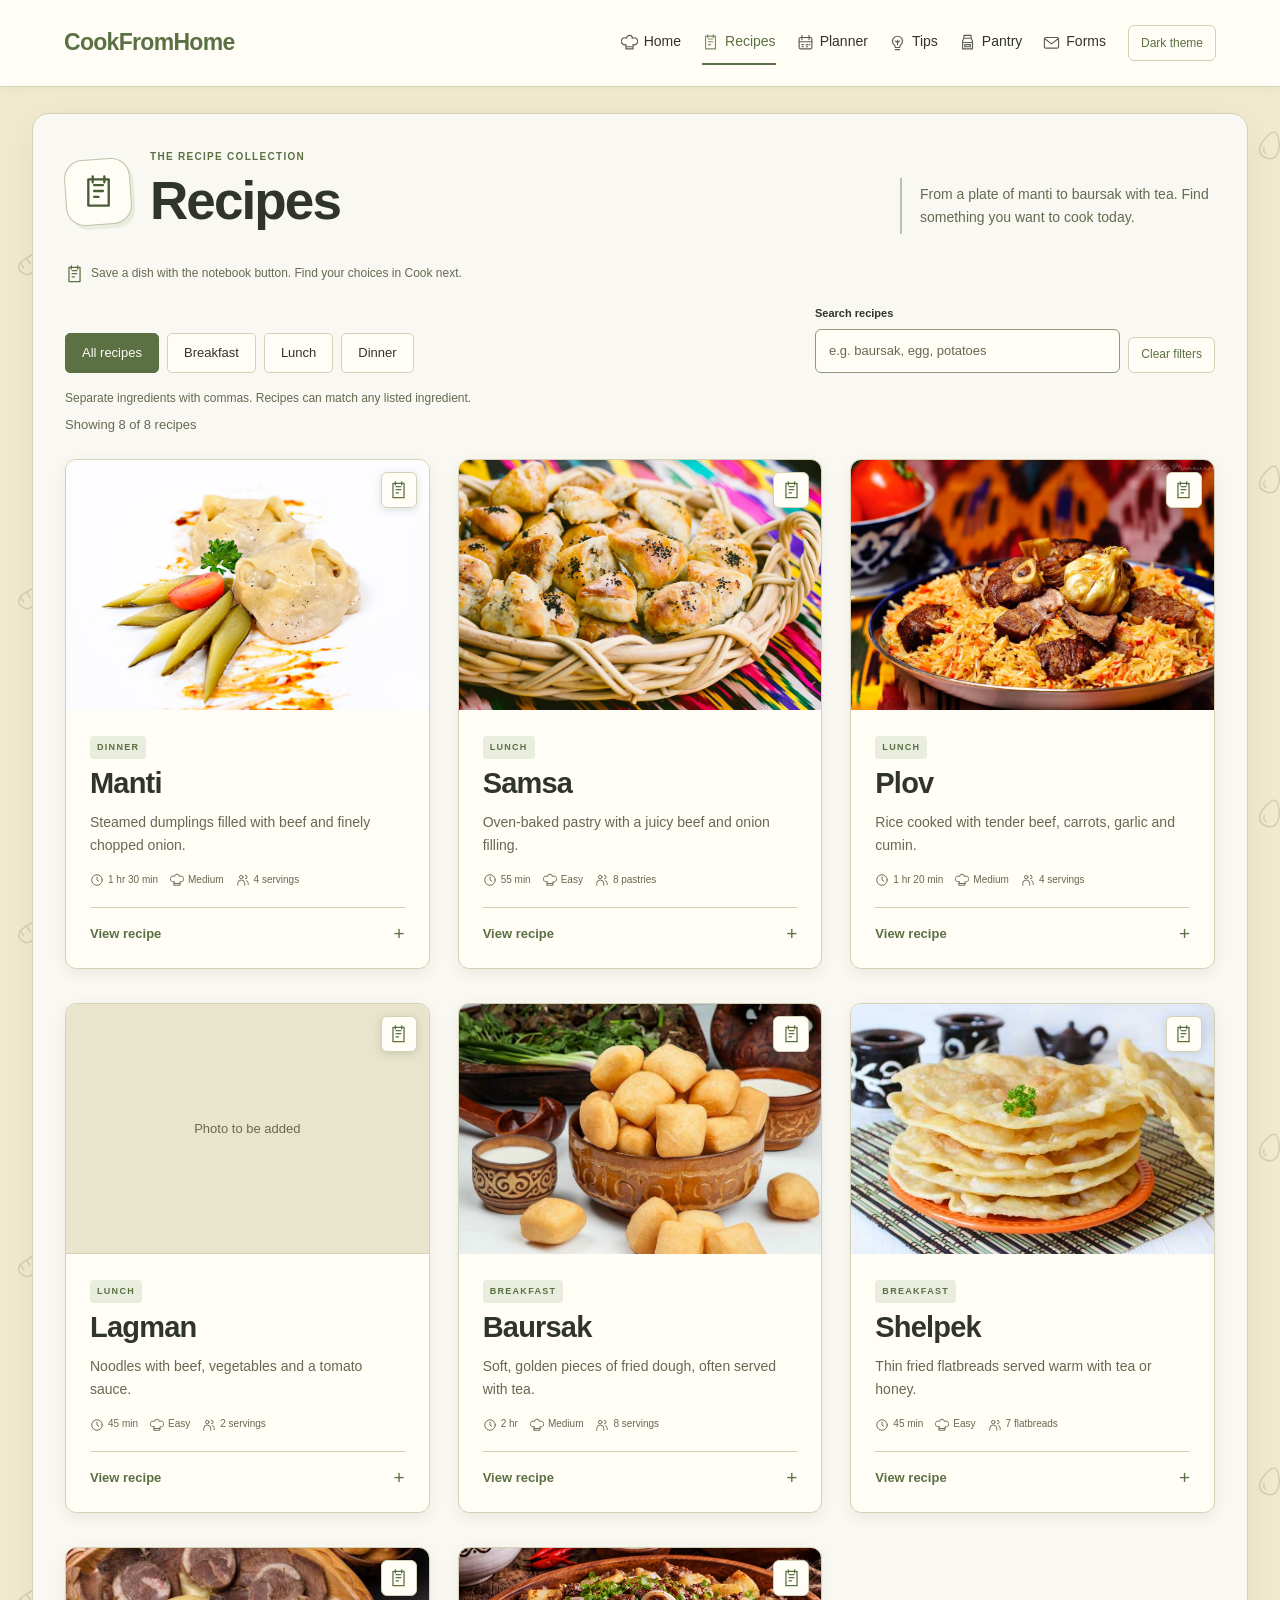
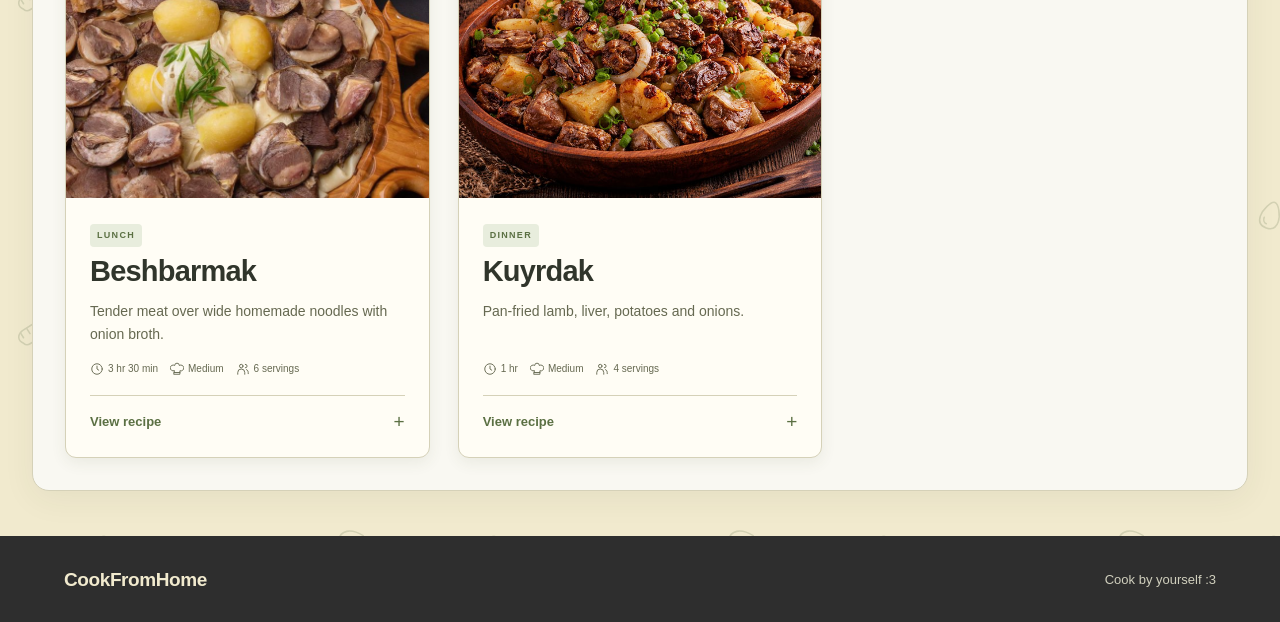
==== recipes.html @ f47df81f "Full redesign and fixes with login" ====
<!doctype html>
<html lang="en">
  <head>
    <meta charset="UTF-8" />
    <meta name="viewport" content="width=device-width, initial-scale=1.0" />
    <meta name="description" content="Browse the CookFromHome recipe collection by ingredient and meal type." />
    <title>Recipes | CookFromHome</title>
    <link rel="stylesheet" href="css/common.css" />
    <link rel="stylesheet" href="css/recipes.css" />
  </head>
  <body>
    <script src="js/core/theme.js"></script>
    <script src="icons/definitions.js"></script>
    <script src="js/core/icons.js"></script>
    <a class="skip-link" href="#main-content">Skip to main content</a>
    <header class="site-topbar">
      <div class="container header-content">
        <a href="index.html" class="logo">CookFromHome</a>
        <nav aria-label="Main navigation">
          <a href="index.html">
            <span class="k-icon nav-icon" data-icon="hat" aria-hidden="true"></span>
            <span>Home</span>
          </a>
          <a href="recipes.html" aria-current="page">
            <span class="k-icon nav-icon" data-icon="note" aria-hidden="true"></span>
            <span>Recipes</span>
          </a>
          <a href="planner.html">
            <span class="k-icon nav-icon" data-icon="calendar" aria-hidden="true"></span>
            <span>Planner</span>
          </a>
          <a href="tips.html">
            <span class="k-icon nav-icon" data-icon="bulb" aria-hidden="true"></span>
            <span>Tips</span>
          </a>
          <a href="pantry.html">
            <span class="k-icon nav-icon" data-icon="jar" aria-hidden="true"></span>
            <span>Pantry</span>
          </a>
          <a href="forms.html">
            <span class="k-icon nav-icon" data-icon="mail" aria-hidden="true"></span>
            <span>Forms</span>
          </a>
        </nav>
        <button id="theme-button" class="theme-toggle btn btn--quiet btn--sm" type="button" aria-pressed="false" aria-label="Switch to dark theme">Dark theme</button>
      </div>
    </header>
    <main class="recipes-page site-content" id="main-content">
      <section class="page-intro">
        <div class="intro-title">
          <span class="icon-tile page-mark">
            <span class="k-icon" data-icon="note" aria-hidden="true"></span>
          </span>
          <div>
            <span class="eyebrow">The recipe collection</span>
            <h1>Recipes</h1>
          </div>
        </div>
        <p>From a plate of manti to baursak with tea. Find something you want to cook today.</p>
      </section>
      <p id="recipe-pick-feedback" class="catalog-note" role="status">
        <span class="k-icon" data-icon="note" aria-hidden="true"></span>
        Save a dish with the notebook button. Find your choices in Cook next.
      </p>
      <section class="recipes-catalog" id="recipes-catalog" aria-label="Recipe catalogue">
        <input class="recipes-radio" type="radio" name="meal-filter" id="recipes-all" value="all" checked />
        <input class="recipes-radio" type="radio" name="meal-filter" id="recipes-breakfast" value="breakfast" />
        <input class="recipes-radio" type="radio" name="meal-filter" id="recipes-lunch" value="lunch" />
        <input class="recipes-radio" type="radio" name="meal-filter" id="recipes-dinner" value="dinner" />
        <div class="recipes-filters" role="group" aria-label="Filter recipes by category">
          <label for="recipes-all">All recipes</label>
          <label for="recipes-breakfast">Breakfast</label>
          <label for="recipes-lunch">Lunch</label>
          <label for="recipes-dinner">Dinner</label>
        </div>
        <div class="recipes-search-controls">
          <div class="recipes-search-field">
            <label for="recipes-search">Search recipes</label>
            <input type="search" id="recipes-search" maxlength="200" aria-describedby="recipe-search-help" placeholder="e.g. baursak, egg, potatoes" autocomplete="off" />
          </div>
          <button type="button" id="recipes-clear-filters" class="btn btn--quiet btn--sm">Clear filters</button>
        </div>
        <p id="recipe-search-help" class="search-help">Separate ingredients with commas. Recipes can match any listed ingredient.</p>
        <p id="recipes-results-count" class="recipes-results-count" role="status" aria-live="polite">Showing 8 of 8 recipes</p>
        <p id="recipes-no-results" class="recipes-no-results" hidden>No results found. Try another search or category.</p>
        <div class="recipes-grid">
          <article class="recipes-card panel" id="recipe-manti" data-category="dinner">
            <img src="images/recipes/recipe-manti.jpg" alt="Steamed manti served with vegetables" width="1024" height="680" fetchpriority="high" />
            <button type="button" class="btn btn--quiet btn--icon btn--sm recipe-pin" data-pick="manti" aria-pressed="false" aria-label="Save Manti to Cook next" title="Save to Cook next">
              <span class="k-icon" data-icon="note" aria-hidden="true"></span>
            </button>
            <div class="recipes-card-body">
              <span class="recipes-tag">Dinner</span>
              <h2>Manti</h2>
              <p>Steamed dumplings filled with beef and finely chopped onion.</p>
              <div class="recipes-meta">
                <span>
                  <span class="k-icon" data-icon="clock" aria-hidden="true"></span>
                  1 hr 30 min
                </span>
                <span>
                  <span class="k-icon" data-icon="hat" aria-hidden="true"></span>
                  Medium
                </span>
                <span>
                  <span class="k-icon" data-icon="users" aria-hidden="true"></span>
                  4 servings
                </span>
              </div>
              <button class="recipe-toggle btn btn--row" aria-label="View Manti recipe" type="button" aria-expanded="false" aria-controls="recipe-instructions-1">
                View recipe
                <span aria-hidden="true">+</span>
              </button>
              <div class="recipes-details-body" id="recipe-instructions-1" hidden>
                <h3>Ingredients</h3>
                <ul>
                  <li>400 g flour</li>
                  <li>1 egg</li>
                  <li>150 ml water, plus a little if needed</li>
                  <li>500 g minced beef or lamb</li>
                  <li>3 onions, finely chopped</li>
                  <li>2 tbsp oil, for greasing</li>
                  <li>Salt and black pepper</li>
                </ul>
                <h3>Instructions</h3>
                <ol>
                  <li>Mix the flour, egg, water and a pinch of salt into a firm dough. Knead until smooth, cover and rest for 30 minutes.</li>
                  <li>Combine the meat with the chopped onions, salt, pepper and 3 tablespoons of water.</li>
                  <li>Roll the dough thinly and cut into 10 cm squares. Divide the filling between them, then pinch the corners together to seal.</li>
                  <li>Grease the steamer trays and arrange the dumplings with space between them.</li>
                  <li>Steam over boiling water for 40–45 minutes, until the filling is thoroughly cooked. Serve hot.</li>
                </ol>
              </div>
            </div>
          </article>
          <article class="recipes-card panel" id="recipe-samsa" data-category="lunch">
            <img src="images/recipes/recipe-samsa.jpg" alt="Golden baked samsa pastries with sesame seeds" width="1024" height="680" loading="lazy" />
            <button type="button" class="btn btn--quiet btn--icon btn--sm recipe-pin" data-pick="samsa" aria-pressed="false" aria-label="Save Samsa to Cook next" title="Save to Cook next">
              <span class="k-icon" data-icon="note" aria-hidden="true"></span>
            </button>
            <div class="recipes-card-body">
              <span class="recipes-tag">Lunch</span>
              <h2>Samsa</h2>
              <p>Oven-baked pastry with a juicy beef and onion filling.</p>
              <div class="recipes-meta">
                <span>
                  <span class="k-icon" data-icon="clock" aria-hidden="true"></span>
                  55 min
                </span>
                <span>
                  <span class="k-icon" data-icon="hat" aria-hidden="true"></span>
                  Easy
                </span>
                <span>
                  <span class="k-icon" data-icon="users" aria-hidden="true"></span>
                  8 pastries
                </span>
              </div>
              <button class="recipe-toggle btn btn--row" aria-label="View Samsa recipe" type="button" aria-expanded="false" aria-controls="recipe-instructions-2">
                View recipe
                <span aria-hidden="true">+</span>
              </button>
              <div class="recipes-details-body" id="recipe-instructions-2" hidden>
                <h3>Ingredients</h3>
                <ul>
                  <li>500 g ready-made puff pastry, thawed</li>
                  <li>350 g minced beef or lamb</li>
                  <li>2 onions, finely chopped</li>
                  <li>1 tsp ground cumin</li>
                  <li>1 egg, beaten</li>
                  <li>1 tbsp sesame seeds</li>
                  <li>Salt and black pepper</li>
                </ul>
                <h3>Instructions</h3>
                <ol>
                  <li>Heat the oven to 200°C. Line a baking tray with baking paper.</li>
                  <li>Mix the meat, chopped onions, cumin, salt and pepper.</li>
                  <li>Roll out the pastry and cut into 8 squares. Put filling in the centre of each square.</li>
                  <li>Fold into triangles and press the edges firmly to seal. Place seam-side down on the tray.</li>
                  <li>Brush with beaten egg and sprinkle with sesame seeds. Bake for 30–35 minutes, until golden and the meat is thoroughly cooked.</li>
                </ol>
              </div>
            </div>
          </article>
          <article class="recipes-card panel" id="recipe-plov" data-category="lunch">
            <img src="images/recipes/recipe-plov.jpg" alt="Plov rice with meat and carrots on a serving plate" width="1024" height="680" loading="lazy" />
            <button type="button" class="btn btn--quiet btn--icon btn--sm recipe-pin" data-pick="plov" aria-pressed="false" aria-label="Save Plov to Cook next" title="Save to Cook next">
              <span class="k-icon" data-icon="note" aria-hidden="true"></span>
            </button>
            <div class="recipes-card-body">
              <span class="recipes-tag">Lunch</span>
              <h2>Plov</h2>
              <p>Rice cooked with tender beef, carrots, garlic and cumin.</p>
              <div class="recipes-meta">
                <span>
                  <span class="k-icon" data-icon="clock" aria-hidden="true"></span>
                  1 hr 20 min
                </span>
                <span>
                  <span class="k-icon" data-icon="hat" aria-hidden="true"></span>
                  Medium
                </span>
                <span>
                  <span class="k-icon" data-icon="users" aria-hidden="true"></span>
                  4 servings
                </span>
              </div>
              <button class="recipe-toggle btn btn--row" aria-label="View Plov recipe" type="button" aria-expanded="false" aria-controls="recipe-instructions-3">
                View recipe
                <span aria-hidden="true">+</span>
              </button>
              <div class="recipes-details-body" id="recipe-instructions-3" hidden>
                <h3>Ingredients</h3>
                <ul>
                  <li>350 g long-grain rice</li>
                  <li>500 g beef, cut into pieces</li>
                  <li>400 g carrots, cut into sticks</li>
                  <li>2 onions, sliced</li>
                  <li>1 whole garlic bulb</li>
                  <li>60 ml vegetable oil</li>
                  <li>1 tsp cumin seeds</li>
                  <li>Salt and black pepper</li>
                </ul>
                <h3>Instructions</h3>
                <ol>
                  <li>Rinse the rice until the water runs mostly clear. Soak it while preparing the other ingredients.</li>
                  <li>Heat the oil in a heavy pot. Brown the beef, then add the onions and cook until golden.</li>
                  <li>Add the carrots, cumin, salt and pepper. Pour in enough hot water to cover the meat and simmer for 35–40 minutes.</li>
                  <li>Drain the rice and spread it evenly over the meat without stirring. Add the whole garlic bulb and enough hot water to sit about 1 cm above the rice.</li>
                  <li>Cook uncovered until the surface water is absorbed. Cover, turn the heat very low and cook for 20 minutes. Rest off the heat for 10 minutes, then mix gently.</li>
                </ol>
              </div>
            </div>
          </article>
          <article class="recipes-card panel" id="recipe-lagman" data-category="lunch">
            <div class="recipe-photo-empty">Photo to be added</div>
            <button type="button" class="btn btn--quiet btn--icon btn--sm recipe-pin" data-pick="lagman" aria-pressed="false" aria-label="Save Lagman to Cook next" title="Save to Cook next">
              <span class="k-icon" data-icon="note" aria-hidden="true"></span>
            </button>
            <div class="recipes-card-body">
              <span class="recipes-tag">Lunch</span>
              <h2>Lagman</h2>
              <p>Noodles with beef, vegetables and a tomato sauce.</p>
              <div class="recipes-meta">
                <span>
                  <span class="k-icon" data-icon="clock" aria-hidden="true"></span>
                  45 min
                </span>
                <span>
                  <span class="k-icon" data-icon="hat" aria-hidden="true"></span>
                  Easy
                </span>
                <span>
                  <span class="k-icon" data-icon="users" aria-hidden="true"></span>
                  2 servings
                </span>
              </div>
              <button class="recipe-toggle btn btn--row" aria-label="View Lagman recipe" type="button" aria-expanded="false" aria-controls="recipe-instructions-4">
                View recipe
                <span aria-hidden="true">+</span>
              </button>
              <div class="recipes-details-body" id="recipe-instructions-4" hidden>
                <h3>Ingredients</h3>
                <ul>
                  <li>250 g noodles</li>
                  <li>200 g beef</li>
                  <li>1 carrot</li>
                  <li>1/2 bell pepper</li>
                  <li>1/2 onion, chopped</li>
                  <li>1 tomato</li>
                  <li>2 garlic cloves</li>
                  <li>2 tbsp vegetable oil</li>
                  <li>1 tbsp tomato paste</li>
                  <li>Salt, pepper, and spices</li>
                </ul>
                <h3>Instructions</h3>
                <ol>
                  <li>Boil the noodles in salted water until tender, then drain and rinse.</li>
                  <li>Heat the vegetable oil in a large pan over high heat and brown the meat.</li>
                  <li>Add the onion and carrot, cook for 3–4 minutes, then add the bell pepper and garlic.</li>
                  <li>Stir in the tomato paste, tomatoes, and spices, and simmer on medium heat for about 10 minutes.</li>
                  <li>Place the noodles on a plate, top with the meat and vegetable sauce, and serve hot.</li>
                </ol>
              </div>
            </div>
          </article>
          <article class="recipes-card panel" id="recipe-baursak" data-category="breakfast">
            <img src="images/recipes/recipe-baursak.jpg" alt="Golden Kazakh baursak fried dough pieces" loading="lazy" width="720" height="480" />
            <button type="button" class="btn btn--quiet btn--icon btn--sm recipe-pin" data-pick="baursak" aria-pressed="false" aria-label="Save Baursak to Cook next" title="Save to Cook next">
              <span class="k-icon" data-icon="note" aria-hidden="true"></span>
            </button>
            <div class="recipes-card-body">
              <span class="recipes-tag">Breakfast</span>
              <h2>Baursak</h2>
              <p>Soft, golden pieces of fried dough, often served with tea.</p>
              <div class="recipes-meta">
                <span>
                  <span class="k-icon" data-icon="clock" aria-hidden="true"></span>
                  2 hr
                </span>
                <span>
                  <span class="k-icon" data-icon="hat" aria-hidden="true"></span>
                  Medium
                </span>
                <span>
                  <span class="k-icon" data-icon="users" aria-hidden="true"></span>
                  8 servings
                </span>
              </div>
              <button class="recipe-toggle btn btn--row" aria-label="View Baursak recipe" type="button" aria-expanded="false" aria-controls="recipe-instructions-5">
                View recipe
                <span aria-hidden="true">+</span>
              </button>
              <div class="recipes-details-body" id="recipe-instructions-5" hidden>
                <h3>Ingredients</h3>
                <ul>
                  <li>500 g all-purpose flour</li>
                  <li>250 ml warm milk</li>
                  <li>7 g dry yeast</li>
                  <li>1 tbsp sugar</li>
                  <li>1 tsp salt</li>
                  <li>2 tbsp vegetable oil</li>
                  <li>Vegetable oil for deep-frying</li>
                </ul>
                <h3>Instructions</h3>
                <ol>
                  <li>Mix the warm milk, yeast and sugar. Leave for 10 minutes until foamy.</li>
                  <li>Add the flour, salt and 2 tablespoons of oil. Knead into a soft dough.</li>
                  <li>Cover and leave in a warm place for 60–90 minutes until the dough rises.</li>
                  <li>Roll the dough to about 1 cm thick and cut into small squares or diamonds.</li>
                  <li>Let the pieces rest for 10 minutes while heating frying oil to about 175°C.</li>
                  <li>Fry in batches until golden on both sides. Drain on paper towels and serve warm.</li>
                </ol>
              </div>
            </div>
          </article>
          <article class="recipes-card panel" id="recipe-shelpek" data-category="breakfast">
            <img src="images/recipes/recipe-shelpek.jpg" alt="Traditional Kazakh shelpek flatbread" loading="lazy" width="720" height="480" />
            <button type="button" class="btn btn--quiet btn--icon btn--sm recipe-pin" data-pick="shelpek" aria-pressed="false" aria-label="Save Shelpek to Cook next" title="Save to Cook next">
              <span class="k-icon" data-icon="note" aria-hidden="true"></span>
            </button>
            <div class="recipes-card-body">
              <span class="recipes-tag">Breakfast</span>
              <h2>Shelpek</h2>
              <p>Thin fried flatbreads served warm with tea or honey.</p>
              <div class="recipes-meta">
                <span>
                  <span class="k-icon" data-icon="clock" aria-hidden="true"></span>
                  45 min
                </span>
                <span>
                  <span class="k-icon" data-icon="hat" aria-hidden="true"></span>
                  Easy
                </span>
                <span>
                  <span class="k-icon" data-icon="users" aria-hidden="true"></span>
                  7 flatbreads
                </span>
              </div>
              <button class="recipe-toggle btn btn--row" aria-label="View Shelpek recipe" type="button" aria-expanded="false" aria-controls="recipe-instructions-6">
                View recipe
                <span aria-hidden="true">+</span>
              </button>
              <div class="recipes-details-body" id="recipe-instructions-6" hidden>
                <h3>Ingredients</h3>
                <ul>
                  <li>400 g all-purpose flour</li>
                  <li>200 ml warm water or milk</li>
                  <li>1 tsp salt</li>
                  <li>1 tbsp vegetable oil for the dough</li>
                  <li>Vegetable oil for frying</li>
                  <li>Honey or butter to serve (optional)</li>
                </ul>
                <h3>Instructions</h3>
                <ol>
                  <li>Combine the flour and salt in a bowl.</li>
                  <li>Add the warm water or milk and a tablespoon of oil. Knead until smooth.</li>
                  <li>Cover the dough and let it rest for 20 minutes.</li>
                  <li>Divide it into seven pieces and roll each piece into a thin circle.</li>
                  <li>Heat a little oil in a frying pan and cook each flatbread on both sides until lightly golden.</li>
                  <li>Drain briefly and serve warm.</li>
                </ol>
              </div>
            </div>
          </article>
          <article class="recipes-card panel" id="recipe-beshbarmak" data-category="lunch">
            <img src="images/recipes/recipe-beshbarmak.jpg" alt="Kazakh beshbarmak with boiled meat and broad noodles" loading="lazy" width="720" height="480" />
            <button type="button" class="btn btn--quiet btn--icon btn--sm recipe-pin" data-pick="beshbarmak" aria-pressed="false" aria-label="Save Beshbarmak to Cook next" title="Save to Cook next">
              <span class="k-icon" data-icon="note" aria-hidden="true"></span>
            </button>
            <div class="recipes-card-body">
              <span class="recipes-tag">Lunch</span>
              <h2>Beshbarmak</h2>
              <p>Tender meat over wide homemade noodles with onion broth.</p>
              <div class="recipes-meta">
                <span>
                  <span class="k-icon" data-icon="clock" aria-hidden="true"></span>
                  3 hr 30 min
                </span>
                <span>
                  <span class="k-icon" data-icon="hat" aria-hidden="true"></span>
                  Medium
                </span>
                <span>
                  <span class="k-icon" data-icon="users" aria-hidden="true"></span>
                  6 servings
                </span>
              </div>
              <button class="recipe-toggle btn btn--row" aria-label="View Beshbarmak recipe" type="button" aria-expanded="false" aria-controls="recipe-instructions-7">
                View recipe
                <span aria-hidden="true">+</span>
              </button>
              <div class="recipes-details-body" id="recipe-instructions-7" hidden>
                <h3>Ingredients</h3>
                <ul>
                  <li>1.5 kg beef or lamb on the bone</li>
                  <li>400 g all-purpose flour</li>
                  <li>1 egg</li>
                  <li>150 ml water for the dough</li>
                  <li>3 onions</li>
                  <li>3 litres water for the broth</li>
                  <li>Salt and black pepper</li>
                </ul>
                <h3>Instructions</h3>
                <ol>
                  <li>Put the meat in a large pot of cold water and bring to a boil. Skim the foam.</li>
                  <li>Add one onion and salt, then simmer for 2–3 hours until the meat is tender. Keep the broth.</li>
                  <li>Knead the flour, egg, 150 ml water and a little salt into a firm dough. Rest for 30 minutes.</li>
                  <li>Roll the dough thinly and cut it into large squares or wide strips.</li>
                  <li>Slice the remaining onions and soften them in a little hot broth with black pepper.</li>
                  <li>Boil the dough pieces in the meat broth until cooked.</li>
                  <li>Arrange the noodles on a platter, add sliced meat and onions, and serve with broth on the side.</li>
                </ol>
              </div>
            </div>
          </article>
          <article class="recipes-card panel" id="recipe-kuyrdak" data-category="dinner">
            <img src="images/recipes/recipe-kuyrdak.jpg" alt="Traditional Kazakh kuyrdak being cooked" loading="lazy" width="720" height="480" />
            <button type="button" class="btn btn--quiet btn--icon btn--sm recipe-pin" data-pick="kuyrdak" aria-pressed="false" aria-label="Save Kuyrdak to Cook next" title="Save to Cook next">
              <span class="k-icon" data-icon="note" aria-hidden="true"></span>
            </button>
            <div class="recipes-card-body">
              <span class="recipes-tag">Dinner</span>
              <h2>Kuyrdak</h2>
              <p>Pan-fried lamb, liver, potatoes and onions.</p>
              <div class="recipes-meta">
                <span>
                  <span class="k-icon" data-icon="clock" aria-hidden="true"></span>
                  1 hr
                </span>
                <span>
                  <span class="k-icon" data-icon="hat" aria-hidden="true"></span>
                  Medium
                </span>
                <span>
                  <span class="k-icon" data-icon="users" aria-hidden="true"></span>
                  4 servings
                </span>
              </div>
              <button class="recipe-toggle btn btn--row" aria-label="View Kuyrdak recipe" type="button" aria-expanded="false" aria-controls="recipe-instructions-8">
                View recipe
                <span aria-hidden="true">+</span>
              </button>
              <div class="recipes-details-body" id="recipe-instructions-8" hidden>
                <h3>Ingredients</h3>
                <ul>
                  <li>400 g lamb, diced</li>
                  <li>200 g lamb or beef liver, diced</li>
                  <li>3 medium potatoes</li>
                  <li>2 onions</li>
                  <li>2 tbsp vegetable oil or rendered fat</li>
                  <li>100 ml water or broth</li>
                  <li>Salt and black pepper</li>
                </ul>
                <h3>Instructions</h3>
                <ol>
                  <li>Cut the lamb, liver and potatoes into bite-sized pieces; slice the onions.</li>
                  <li>Heat the oil or fat in a large pan and brown the lamb.</li>
                  <li>Add the onions and cook until they begin to soften.</li>
                  <li>Add the potatoes and broth. Cover and simmer until the potatoes and lamb are nearly tender.</li>
                  <li>Add the liver near the end and cook it thoroughly, stirring gently.</li>
                  <li>Season with salt and pepper. Serve hot.</li>
                </ol>
              </div>
            </div>
          </article>
        </div>
      </section>
    </main>
    <footer class="site-footer">
      <div class="container footer-content">
        <h2>CookFromHome</h2>
        <p>Cook by yourself :3</p>
      </div>
    </footer>
    <script src="js/vendor/jquery-3.6.0.min.js"></script>
    <script src="js/core/storage.js"></script>
    <script src="js/components/cook-next.js"></script>
    <script src="js/pages/recipes.js"></script>
  </body>
</html>
---- css/common.css ----
/* Общие стили: палитра, текст, навигация, формы, кнопки и панели */

/* Цвета светлой темы */

:root {
  --background: #f1eace;
  --surface: #fffdf5;
  --surface-muted: #e8e5cc;
  --ink: #30352b;
  --muted: #666951;
  --green: #5b7043;
  --green-hover: #445832;
  --line: #d5d1b8;
  --error: #a5483c;
  color-scheme: light;
  --sage: #e8eddd;
  --warm: #f5e8c5;
  --accent-ink: #485c36;
  --edge: #bbc4a6;
  --shadow: 0 5px 15px #4b543415;
  --canvas: #f9f8f2;
  --button-text: #fffdf5;
  --control-line: #8e997e;
  --brand-panel: #5b7043;
}

/* Цвета тёмной темы */

body.theme-dark {
  --background: #252821;
  --surface: #30372b;
  --surface-muted: #3c4532;
  --ink: #f1eace;
  --muted: #c4c5ae;
  --green: #bfce96;
  --green-hover: #d6e1b7;
  --line: #505840;
  --error: #f1a79b;
  color-scheme: dark;
}

/* Базовые элементы и типографика */

* {
  box-sizing: border-box;
}

html {
  scroll-behavior: smooth;
}

body {
  margin: 0;
  min-height: 100vh;
  display: flex;
  flex-direction: column;
  background: var(--background);
  color: var(--ink);
  font:
    16px/1.65 "Segoe UI",
    Arial,
    sans-serif;
  background-image: url("../images/patterns/kitchen-pattern.svg");
  background-size: 390px 334px;
}

main {
  flex: 1;
}

body,
button,
input,
select,
textarea {
  font-family: "Segoe UI", Arial, sans-serif;
}

button,
input,
select,
textarea {
  font: inherit;
}

a {
  color: var(--green);
  text-underline-offset: 4px;
}

img {
  max-width: 100%;
}

a,
button,
input,
select,
textarea {
  touch-action: manipulation;
}

button {
  cursor: pointer;
}

input,
select,
textarea {
  min-width: 0;
  width: 100%;
  padding: 11px 13px;
  background: var(--surface);
  color: var(--ink);
  border: 1px solid var(--line);
  border-radius: 6px;
}

input[type="checkbox"],
input[type="radio"] {
  width: auto;
  accent-color: var(--green);
}

input::placeholder {
  color: var(--muted);
  opacity: 1;
}

textarea::placeholder {
  color: var(--muted);
  opacity: 1;
}

button {
  transition:
    background 0.16s,
    border-color 0.16s;
}

:focus-visible {
  outline: #a38c48 solid 3px;
  outline-offset: 4px;
}

[hidden] {
  display: none !important;
}

h1,
h2,
h3,
h4,
h5,
p {
  margin-top: 0;
}

h2,
h3,
h4,
h5 {
  font-weight: 600;
  line-height: 1.25;
}

h1 {
  line-height: 1.25;
  font-size: clamp(38px, 4.8vw, 64px);
  font-weight: 650;
  letter-spacing: -2.6px;
}

h2 {
  font-size: 23px;
  letter-spacing: -0.4px;
}

h3 {
  font-size: 18px;
}

.form-field,
.mb-3,
p {
  margin-bottom: 16px;
}

.container {
  width: min(90%, 1240px);
  margin: 0 auto;
}

/* Шапка, навигация и подвал */

.site-topbar {
  background: var(--surface);
  border-bottom: 1px solid var(--line);
  box-shadow: 0 2px 12px #3541290b;
}

.header-content {
  min-height: 86px;
  display: flex;
  align-items: center;
}

.logo {
  color: var(--green);
  font-size: 23px;
  font-weight: 700;
  letter-spacing: -0.7px;
  text-decoration: none;
  white-space: nowrap;
}

nav {
  display: flex;
  margin-left: auto;
}

nav a {
  padding: 9px 0;
  color: var(--ink);
  font-size: 14px;
  text-decoration: none;
  border-bottom: 2px solid transparent;
}

nav a:hover,
nav a[aria-current="page"] {
  color: var(--green);
  border-bottom-color: var(--green);
}

.theme-toggle {
  white-space: nowrap;
  min-height: 36px;
}

.site-footer {
  margin-top: 45px;
  padding: 31px 0;
  color: #f1eace;
  background: #2e2e2e;
  border-top: 1px solid #2e2e2e;
}

.footer-content {
  display: flex;
  justify-content: space-between;
  align-items: center;
  gap: 15px;
}

.site-footer h2 {
  margin: 0;
  font-size: 19px;
}

.site-footer p {
  margin: 0;
  font-size: 13px;
  color: #d1d0be;
}

.skip-link {
  position: fixed;
  top: -80px;
  left: 12px;
  background: var(--surface);
  color: var(--ink);
  padding: 10px 16px;
  z-index: 20;
}

.skip-link:focus {
  top: 12px;
}

/* Повторяющиеся заголовки страниц */

.page-intro {
  display: flex;
  justify-content: space-between;
  align-items: flex-end;
  gap: 32px;
}

.page-intro h1 {
  margin: 7px 0 0;
}

.page-intro p {
  color: var(--muted);
  margin: 0;
  max-width: 365px;
  font-size: 15px;
  padding-bottom: 5px;
}

.card {
  padding: 27px;
}

.form-text,
.small,
.supporting-text,
.text-muted {
  font-size: 13px;
  color: var(--muted);
}

.supporting-text {
  margin: 10px 0 0;
}

.section-heading > .k-icon,
.text-success {
  color: var(--green);
}

.mb-2 {
  margin-bottom: 8px;
}

.mb-4 {
  margin-bottom: 24px;
}

.mb-5 {
  margin-bottom: 32px;
}

.mt-1 {
  margin-top: 4px;
}

.mt-3 {
  margin-top: 16px;
}

/* Поля и сообщения форм */

.row {
  display: grid;
  grid-template-columns: repeat(2, minmax(0, 1fr));
  gap: 20px;
}

.form-label,
label {
  font-size: 13px;
  font-weight: 600;
}

.form-field label,
.form-label {
  display: block;
  margin-bottom: 6px;
}

.form-text {
  margin-top: 6px;
}

.alert {
  padding: 12px 15px;
  border: 1px solid var(--line);
  background: var(--surface-muted);
  border-radius: 3px;
}

.is-invalid {
  border-color: var(--error);
}

.invalid-feedback,
.text-danger {
  color: var(--error);
  font-size: 13px;
}

.is-valid {
  border-color: var(--green);
}

.eyebrow {
  display: block;
  font-weight: 650;
  line-height: 1.5;
  text-transform: uppercase;
  color: var(--green);
}

@media (max-width: 900px) {
  .header-content {
    flex-wrap: wrap;
    gap: 12px;
    padding: 18px 0 10px;
  }

  .theme-toggle {
    margin-left: auto;
  }

  nav {
    order: 3;
    width: 100%;
    margin: 0;
    justify-content: center;
    gap: 25px;
  }
}

@media (max-width: 700px) {
  body {
    font-size: 15px;
  }

  h1 {
    letter-spacing: -1.6px;
  }

  .logo {
    font-size: 22px;
  }

  nav {
    justify-content: space-between;
    gap: 0;
  }

  nav a {
    font-size: 12px;
    padding: 8px 0;
  }

  .page-intro p {
    font-size: 14px;
    margin-top: 15px;
    max-width: 420px;
  }

  .row {
    grid-template-columns: minmax(0, 1fr);
  }

  .card {
    padding: 21px;
  }

  .footer-content {
    align-items: flex-start;
  }

  .site-footer h2 {
    font-size: 17px;
  }

  .site-footer p {
    font-size: 12px;
  }
}

@media (prefers-reduced-motion: reduce) {
  html {
    scroll-behavior: auto;
  }

  *,
  :after,
  :before {
    transition: none !important;
    animation: none !important;
  }
}

.section-heading h2 {
  margin: 0;
}

body.theme-dark {
  --sage: #3b4b32;
  --warm: #504a2d;
  --accent-ink: #dae9bd;
  --edge: #72825e;
  background-image: url("../images/patterns/kitchen-pattern-dark.svg");
  --canvas: #222c22;
  --button-text: #25301d;
  --control-line: #9eae87;
  --brand-panel: #465735;
}

/* Общие значки и подписи */

.k-icon {
  display: inline-block;
  width: 23px;
  height: 23px;
  flex: none;
  vertical-align: middle;
  color: inherit;
}

.icon-tile {
  display: inline-grid;
  place-items: center;
  width: 46px;
  height: 46px;
  border-radius: 13px;
  background: var(--sage);
  color: var(--accent-ink);
  flex: none;
}

.icon-tile .k-icon {
  width: 27px;
  height: 27px;
}

a .k-icon,
button .k-icon {
  width: 18px;
  height: 18px;
}

.header-content {
  gap: 22px;
}

nav {
  gap: 21px;
}

nav a {
  display: inline-flex;
  align-items: center;
  gap: 6px;
}

nav .nav-icon {
  width: 17px;
  height: 17px;
  opacity: 0.8;
}

.page-intro {
  padding: 35px 0 29px;
}

.intro-title {
  display: flex;
  align-items: center;
  gap: 19px;
}

.page-mark {
  width: 66px;
  height: 66px;
  border-radius: 19px;
  border: 1px solid var(--edge);
  background: var(--surface);
  box-shadow: 3px 4px 0 var(--sage);
  transform: rotate(-4deg);
}

.page-mark .k-icon {
  width: 35px;
  height: 35px;
  transform: rotate(4deg);
}

.page-intro h1 {
  font-size: clamp(34px, 4.4vw, 53px);
  margin-top: 4px;
  letter-spacing: -1.9px;
}

.page-intro > p {
  font-size: 14px;
  border-left: 2px solid var(--edge);
  padding: 5px 0 5px 18px;
  max-width: 315px;
}

.eyebrow {
  font-size: 10px;
  letter-spacing: 1.3px;
}

.section-heading {
  display: flex;
  gap: 12px;
  align-items: center;
  margin-bottom: 15px;
}

.mini-label {
  display: block;
  font-size: 10px;
  text-transform: uppercase;
  letter-spacing: 1px;
  color: var(--muted);
  font-weight: 650;
  margin-bottom: 6px;
}

.panel.panel--warm {
  background: var(--warm);
}

@media (max-width: 1100px) {
  .header-content {
    flex-wrap: wrap;
    gap: 12px;
    padding: 17px 0 10px;
  }

  .theme-toggle {
    margin-left: auto;
  }

  nav {
    order: 3;
    width: 100%;
    margin: 0;
    justify-content: center;
    gap: 25px;
  }
}

@media (max-width: 950px) {
  .page-intro {
    align-items: center;
  }

  .page-intro > p {
    max-width: 260px;
    font-size: 12px;
  }
}

@media (max-width: 700px) {
  .page-intro {
    display: block;
    padding: 26px 0 22px;
  }

  .page-intro > p {
    border: 0;
    margin: 15px 0 0;
    padding: 0;
    max-width: 380px;
    font-size: 13px;
  }

  .intro-title {
    gap: 14px;
  }

  .page-mark {
    width: 54px;
    height: 54px;
    border-radius: 15px;
  }

  .page-mark .k-icon {
    width: 30px;
    height: 30px;
  }

  .page-intro h1 {
    font-size: 36px;
    letter-spacing: -1.4px;
  }

  .eyebrow {
    font-size: 8px;
    letter-spacing: 1px;
  }
}

@media (max-width: 600px) {
  nav {
    justify-content: space-between;
    gap: 0;
  }

  nav .nav-icon {
    display: none;
  }
}

/* Кнопки: основа и варианты */

.btn {
  display: inline-flex;
  align-items: center;
  justify-content: center;
  gap: 8px;
  min-height: 42px;
  padding: 11px 18px;
  border: 1px solid var(--green);
  border-radius: 6px;
  background: var(--green);
  color: var(--button-text);
  font:
    600 14px/1.4 "Segoe UI",
    Arial,
    sans-serif;
  text-align: center;
  text-decoration: none;
  cursor: pointer;
  transition:
    background 0.16s,
    border-color 0.16s;
}

.btn:hover {
  background: var(--green-hover);
  border-color: var(--green-hover);
}

.btn--sm {
  min-height: 36px;
  padding: 8px 12px;
  font-size: 12px;
  font-weight: 500;
}

.btn--choice,
.btn--quiet {
  background: var(--surface);
  color: var(--green);
  border-color: var(--line);
}

.btn--choice:hover,
.btn--quiet:hover,
.btn--soft {
  background: var(--sage);
  color: var(--green);
  border-color: var(--edge);
}

.btn--soft:hover {
  background: var(--surface-muted);
  color: var(--green);
  border-color: var(--green);
}

.btn--plain {
  background: 0 0;
  color: var(--muted);
  border-color: transparent;
}

.btn--plain:hover {
  background: var(--surface-muted);
  color: var(--ink);
  border-color: transparent;
}

.btn--block {
  width: 100%;
}

.btn--icon {
  width: 36px;
  min-width: 36px;
  height: 36px;
  padding: 0;
  font-size: 20px;
  flex: none;
}

.btn--row {
  width: 100%;
  justify-content: space-between;
  padding: 13px 0;
  border: 0;
  border-top: 1px solid var(--line);
  border-radius: 0;
  background: 0 0;
  color: var(--green);
  font-size: 13px;
  text-align: left;
}

.btn--row:hover {
  background: 0 0;
  color: var(--green-hover);
  border-color: var(--line);
}

.btn.is-stocked {
  opacity: 1;
  background: var(--sage);
  color: var(--green);
  border-color: var(--edge);
  cursor: default;
}

/* Панели: основа и варианты */

.panel {
  background: var(--surface);
  color: var(--ink);
  border: 1px solid var(--line);
  border-radius: 11px;
  box-shadow: var(--shadow);
}

.panel.panel--muted {
  background: var(--surface-muted);
}

.panel.panel--accent {
  border-top: 4px solid var(--green);
}

.panel.panel--brand {
  background: var(--brand-panel);
  color: #fff8e6;
}

.panel.panel--brand .btn {
  background: var(--surface);
  color: var(--green);
  border-color: var(--surface);
}

input,
select,
textarea {
  border-color: var(--control-line);
}

/* Фон и ширина основного содержимого */

.site-content {
  width: min(calc(100% - 64px), 1320px);
  margin: 26px auto 0;
  padding: 0 32px 32px;
  background: var(--canvas);
  border: 1px solid var(--line);
  border-radius: 17px;
  box-shadow: 0 8px 32px #35432910;
}

@media (max-width: 850px) {
  .site-content {
    width: calc(100% - 36px);
    padding-inline: 23px;
  }
}

@media (max-width: 600px) {
  .site-content {
    width: calc(100% - 16px);
    margin-top: 14px;
    padding: 0 12px 23px;
    border-radius: 12px;
  }

  .btn {
    font-size: 13px;
    padding-inline: 13px;
  }

  .btn--sm {
    font-size: 11px;
    padding: 8px 10px;
  }

  .btn--icon {
    padding: 0;
  }

  .btn--row {
    padding-inline: 0;
  }
}
---- css/recipes.css ----
/* Рецепты: фильтры, карточки и инструкции */

.recipes-filters label:hover {
  border-color: var(--green);
}

.recipes-search-field {
  flex: 1;
  min-width: 0;
}

.recipes-details-body {
  overflow-wrap: anywhere;
}

.recipes-catalog {
  margin: 0;
}

/* Фильтры */

.recipes-radio {
  position: absolute;
  width: 1px;
  height: 1px;
  padding: 0;
  border: 0;
  opacity: 0;
  overflow: hidden;
  clip-path: inset(50%);
}

.recipes-filters {
  display: flex;
  gap: 8px;
  flex-wrap: wrap;
  padding: 0;
}

.recipes-filters label {
  display: block;
  border: 1px solid var(--line);
  border-radius: 5px;
  padding: 8px 16px;
  font-size: 13px;
  font-weight: 400;
  cursor: pointer;
  background: var(--surface);
}

#recipes-all:checked ~ .recipes-filters label[for="recipes-all"],
#recipes-breakfast:checked ~ .recipes-filters label[for="recipes-breakfast"],
#recipes-dinner:checked ~ .recipes-filters label[for="recipes-dinner"],
#recipes-lunch:checked ~ .recipes-filters label[for="recipes-lunch"] {
  background: var(--green);
  color: var(--surface);
  border-color: var(--green);
}

#recipes-all:focus-visible ~ .recipes-filters label[for="recipes-all"] {
  outline: #a38c48 solid 3px;
  outline-offset: 3px;
}

#recipes-breakfast:focus-visible ~ .recipes-filters label[for="recipes-breakfast"] {
  outline: #a38c48 solid 3px;
  outline-offset: 3px;
}

#recipes-dinner:focus-visible ~ .recipes-filters label[for="recipes-dinner"] {
  outline: #a38c48 solid 3px;
  outline-offset: 3px;
}

#recipes-lunch:focus-visible ~ .recipes-filters label[for="recipes-lunch"] {
  outline: #a38c48 solid 3px;
  outline-offset: 3px;
}

.recipes-search-controls {
  display: flex;
  align-items: flex-end;
  max-width: none;
}

.recipes-search-field label {
  display: block;
  margin-bottom: 7px;
}

.recipes-results-count {
  color: var(--muted);
  font-size: 13px;
}

.recipes-no-results {
  padding: 30px;
  text-align: center;
  border: 1px dashed var(--line);
}

/* Сетка и карточки */

.recipes-grid {
  display: grid;
  grid-template-columns: repeat(3, minmax(0, 1fr));
  gap: 34px 28px;
  align-items: start;
}

.recipes-card {
  min-width: 0;
  overflow: hidden;
}

.recipes-card > img {
  display: block;
  width: 100%;
  height: 250px;
  object-fit: cover;
  transition: filter 0.2s;
}

.recipe-photo-empty {
  display: grid;
  place-items: center;
  height: 250px;
  color: var(--muted);
  font-size: 13px;
  background: var(--surface-muted);
  border-bottom: 1px solid var(--line);
}

.recipes-card-body {
  padding: 22px 24px 8px;
}

.recipes-tag {
  font-weight: 650;
  letter-spacing: 1.3px;
  text-transform: uppercase;
  color: var(--green);
}

.recipes-card h2 {
  font-size: 29px;
  letter-spacing: -0.8px;
  margin: 6px 0 10px;
}

.recipes-card-body > p {
  font-size: 14px;
  line-height: 1.65;
  color: var(--muted);
  min-height: 47px;
  margin-bottom: 14px;
}

.recipes-meta {
  display: flex;
  flex-wrap: wrap;
  font-size: 12px;
  color: var(--muted);
  margin-bottom: 18px;
}

.recipes-meta span + span:before {
  content: "·";
  margin: 0 8px;
  color: var(--line);
  display: none;
}

/* Раскрытие рецепта */

.recipe-toggle {
  align-items: center;
  justify-content: space-between;
  border-top: 1px solid var(--line);
  width: 100%;
  text-align: left;
  min-height: 49px;
}

.recipe-toggle > span {
  font-size: 19px;
  font-weight: 400;
}

.recipes-details-body {
  padding: 7px 0 23px;
  font-size: 13px;
}

.recipes-details-body h3 {
  font-size: 15px;
  margin: 18px 0 10px;
}

.recipes-details-body ol,
.recipes-details-body ul {
  padding-left: 19px;
  margin: 0;
}

.recipes-details-body li {
  margin: 0 0 8px;
}

@media (max-width: 900px) {
  .recipes-grid {
    grid-template-columns: repeat(2, minmax(0, 1fr));
    gap: 20px;
  }
}

@media (max-width: 600px) {
  .recipes-grid {
    grid-template-columns: minmax(0, 1fr);
  }

  .recipes-filters {
    gap: 7px;
  }

  .recipes-filters label {
    padding: 7px 12px;
    font-size: 12px;
  }

  .recipes-card-body > p {
    min-height: 0;
  }

  .recipes-search-controls {
    gap: 8px;
  }
}

.recipes-catalog {
  display: grid;
  grid-template-columns: 1fr minmax(280px, 400px);
  column-gap: 24px;
  align-items: end;
}

.recipes-filters {
  align-self: end;
  padding-bottom: 0;
}

.recipes-search-controls {
  gap: 8px;
}

.recipes-search-field label {
  font-size: 11px;
}

.recipes-search-controls input {
  padding: 10px 13px;
  font-size: 13px;
}

.recipes-grid,
.recipes-no-results,
.recipes-results-count {
  grid-column: 1/-1;
}

.recipes-card:hover > img {
  filter: brightness(1.035);
}

@media (max-width: 1000px) {
  .recipes-catalog {
    grid-template-columns: 1fr;
    gap: 16px;
  }

  .recipes-search-controls {
    max-width: 560px;
  }
}

@media (max-width: 600px) {
  .recipe-photo-empty,
  .recipes-card > img {
    height: 245px;
  }

  .recipes-card-body {
    padding: 20px 22px 6px;
  }

  .recipes-grid {
    gap: 25px;
  }
}

.search-help {
  grid-column: 1/-1;
  margin: 16px 0 0;
  font-size: 12px;
  color: var(--muted);
}

.recipes-results-count {
  margin: 5px 0 24px;
}

@media (max-width: 1000px) {
  .search-help {
    margin: 0;
  }

  .recipes-results-count {
    margin: -7px 0 4px;
  }
}

.recipes-meta .k-icon {
  width: 14px;
  height: 14px;
}

.recipes-meta {
  gap: 12px;
}

.recipes-meta span {
  display: inline-flex;
  align-items: center;
  gap: 4px;
  font-size: 10px;
}

.recipes-tag {
  display: inline-block;
  font-size: 9px;
  border-radius: 4px;
  background: var(--sage);
  padding: 4px 7px;
}

.recipes-card {
  position: relative;
}

/* Кнопка сохранения */

.recipe-pin {
  position: absolute;
  top: 12px;
  right: 12px;
  box-shadow: 0 2px 8px #17201625;
  background: var(--surface);
  z-index: 1;
}

.recipe-pin.is-saved {
  background: var(--green);
  color: var(--button-text);
  border-color: var(--green);
}

.recipe-pin .k-icon {
  width: 19px;
  height: 19px;
}

.catalog-note {
  display: flex;
  align-items: center;
  gap: 7px;
  margin: 0 0 19px;
  color: var(--muted);
  font-size: 12px;
  min-height: 22px;
}

.catalog-note .k-icon {
  color: var(--green);
  width: 19px;
  height: 19px;
}

@media (max-width: 600px) {
  .catalog-note {
    align-items: flex-start;
    font-size: 11px;
  }
}
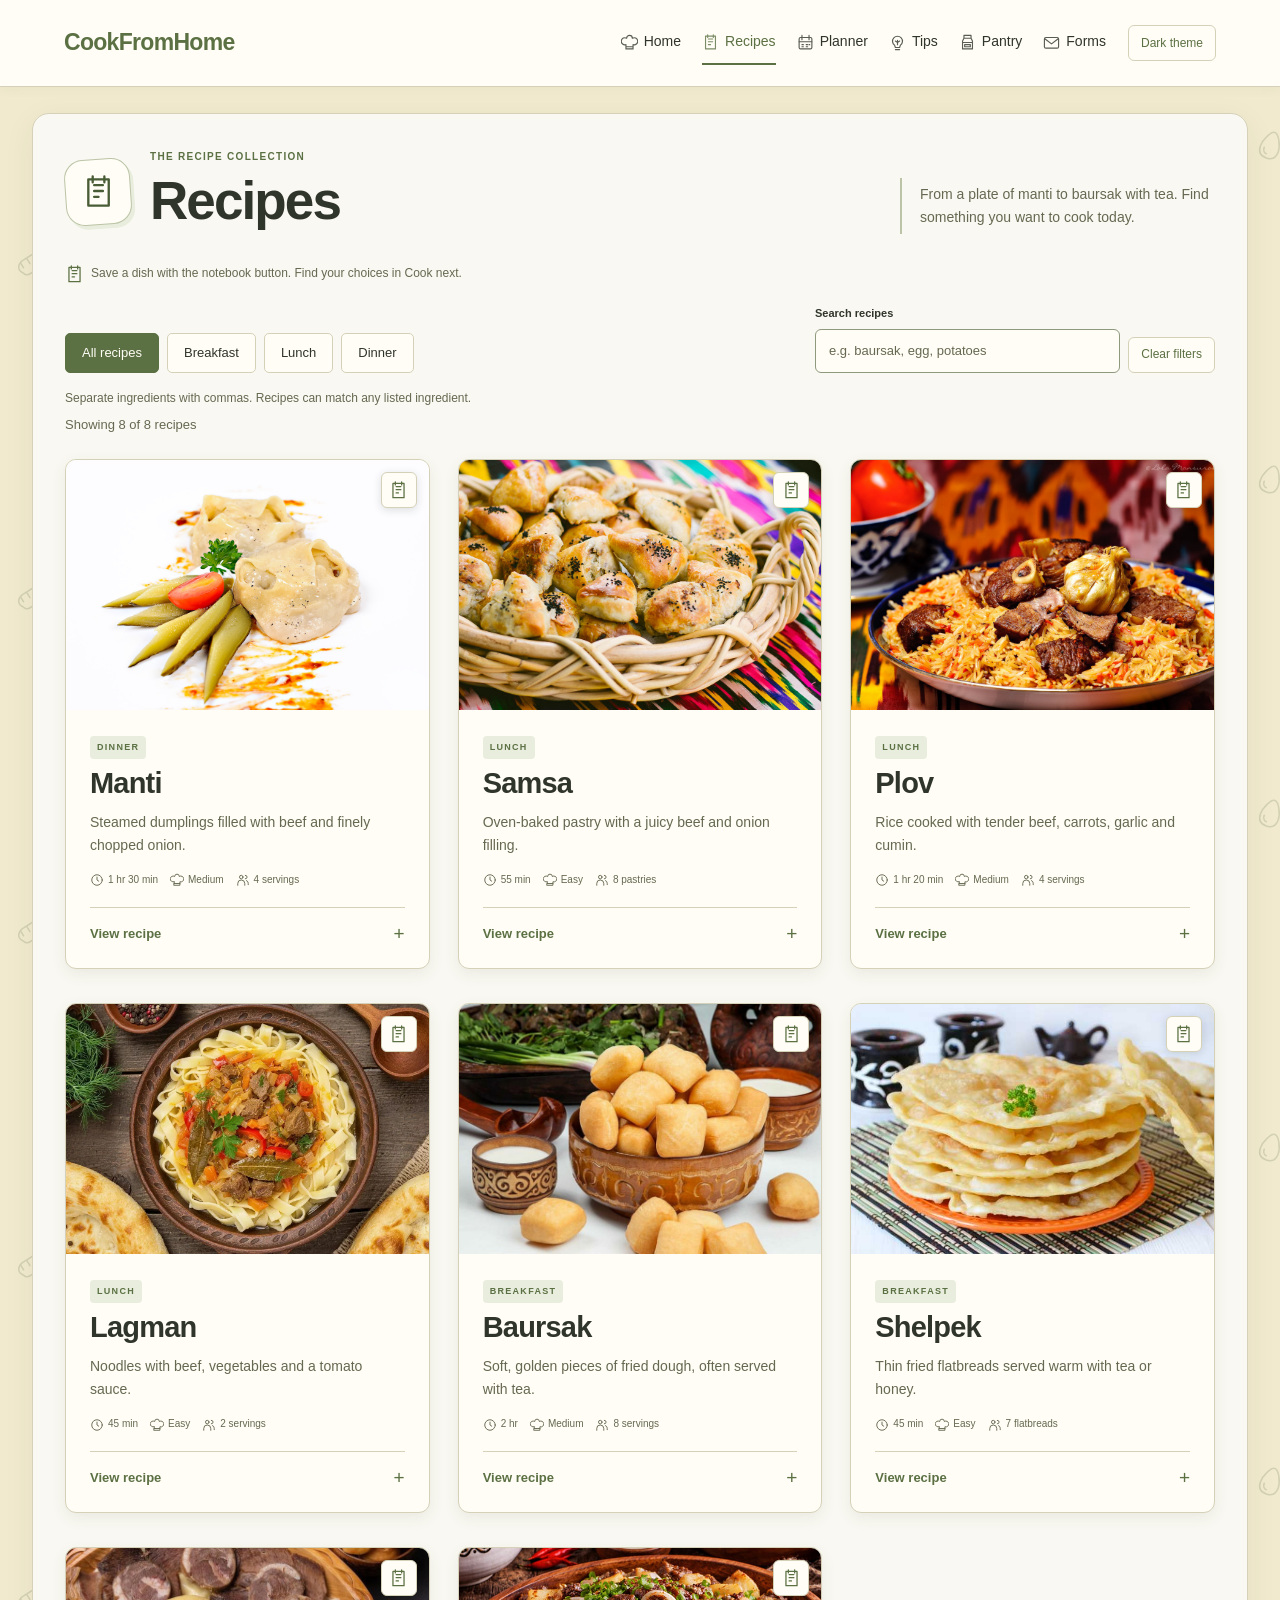
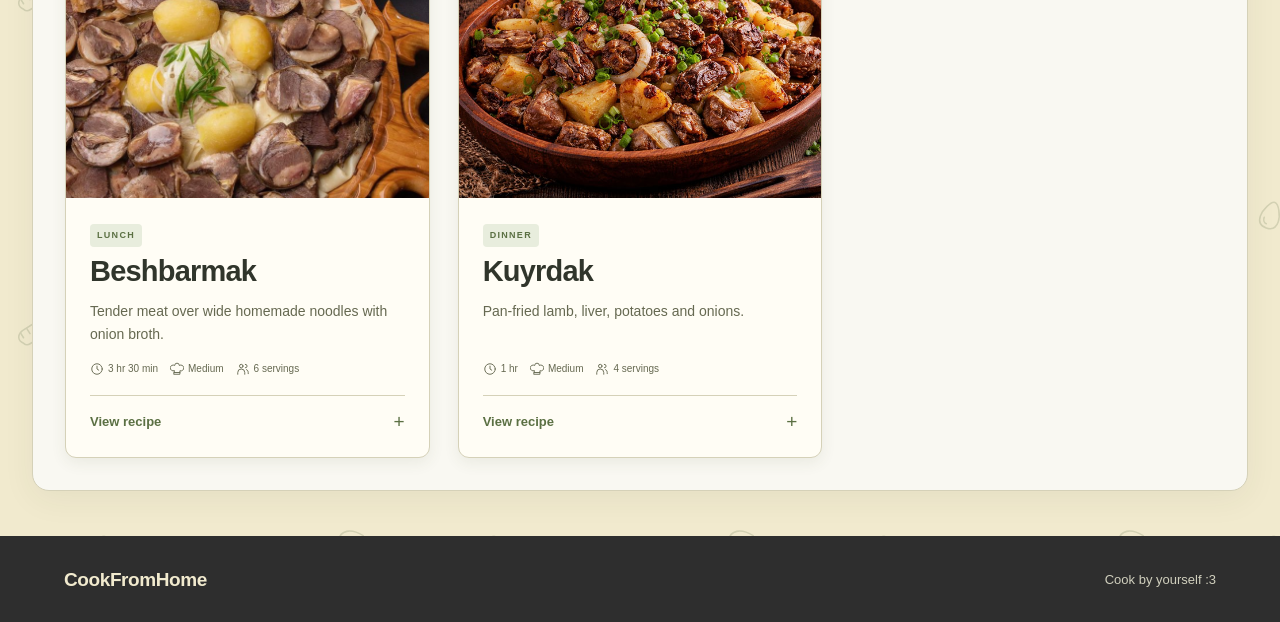
==== commit 255fb624: "1 jpg fix" ====
--- a/recipes.html
+++ b/recipes.html
@@ -233,7 +233,7 @@
             </div>
           </article>
           <article class="recipes-card panel" id="recipe-lagman" data-category="lunch">
-            <div class="recipe-photo-empty">Photo to be added</div>
+            <img src="images/recipes/recipe-lagman.jpg" alt="Plov rice with meat and carrots on a serving plate" width="1024" height="680" loading="lazy" />
             <button type="button" class="btn btn--quiet btn--icon btn--sm recipe-pin" data-pick="lagman" aria-pressed="false" aria-label="Save Lagman to Cook next" title="Save to Cook next">
               <span class="k-icon" data-icon="note" aria-hidden="true"></span>
             </button>
